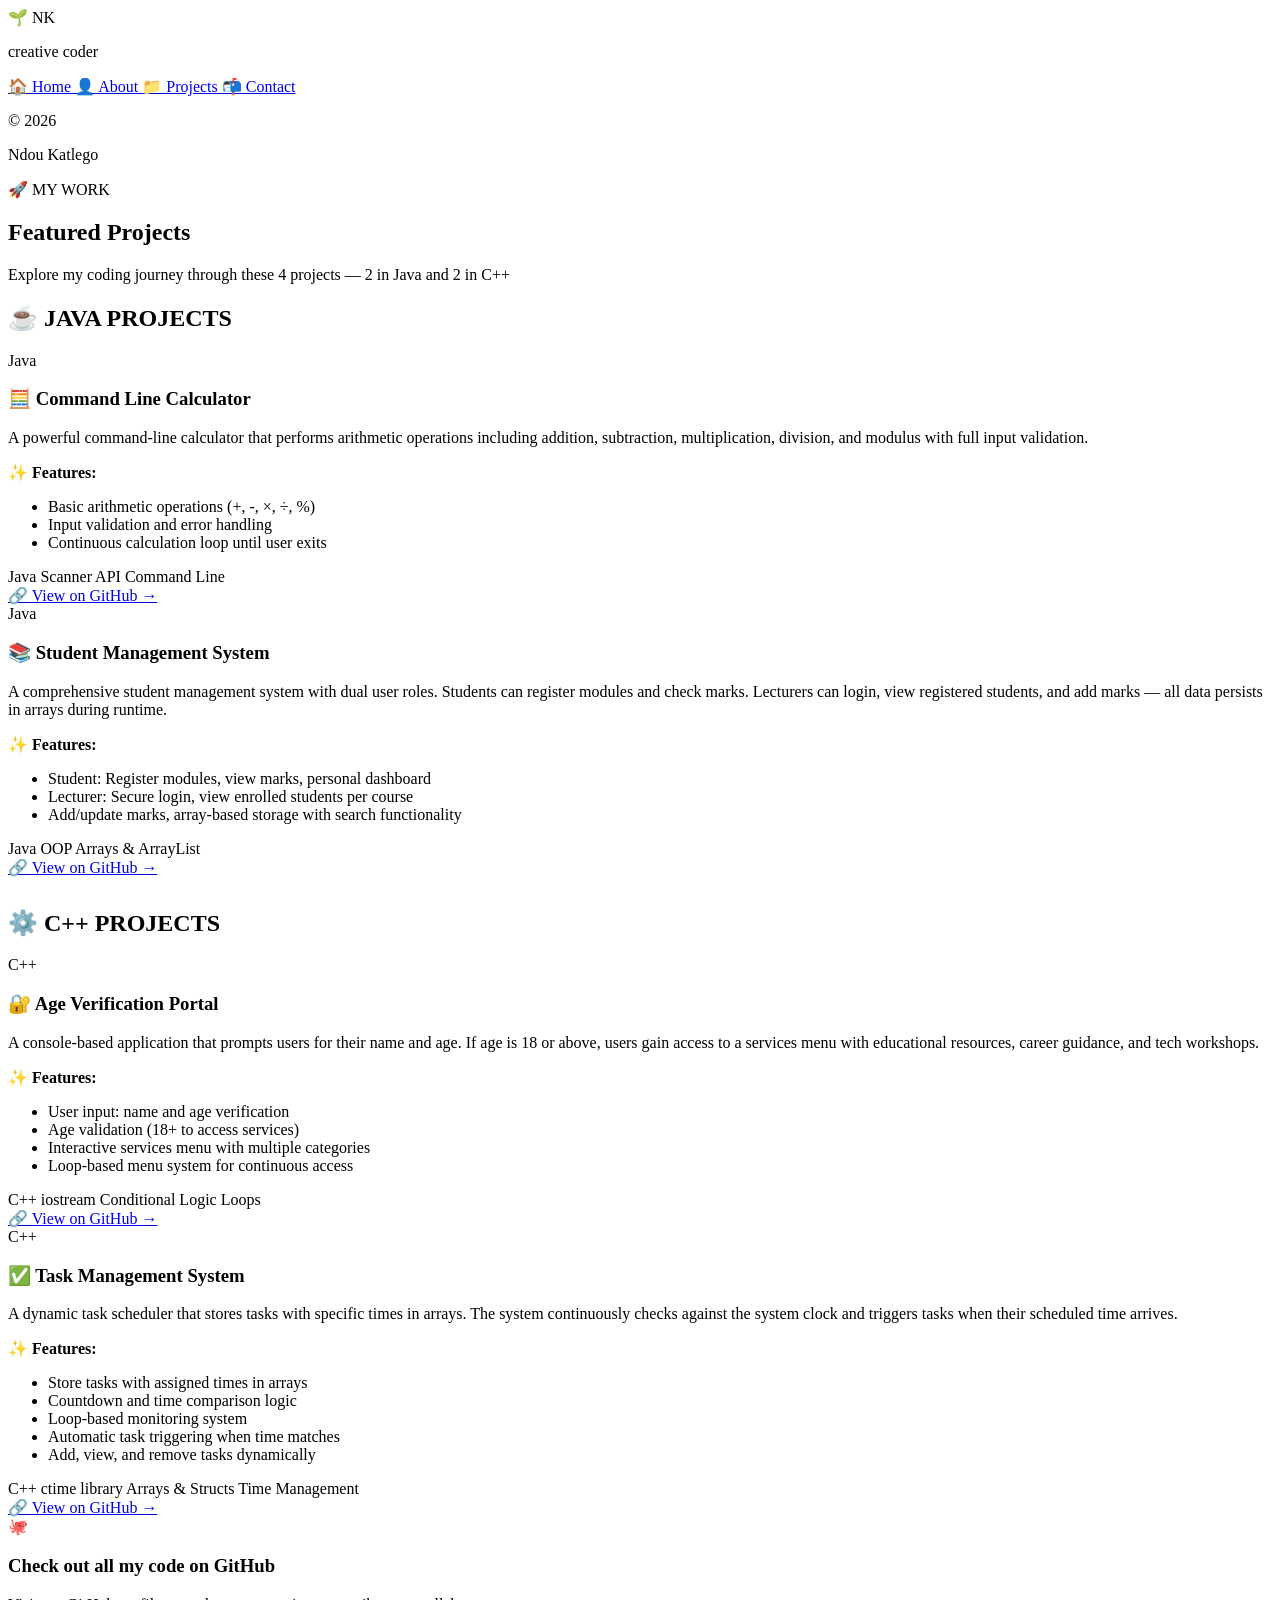
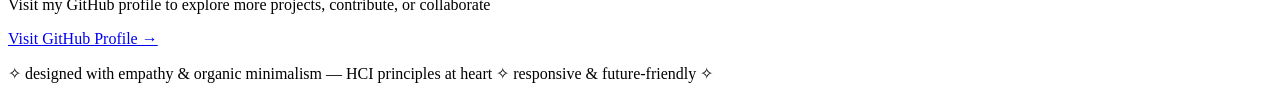
==== projects.html @ 3965ebcc "first commit push" ====
<!DOCTYPE html>
<html lang="en">
<head>
  <meta charset="UTF-8">
  <meta name="viewport" content="width=device-width, initial-scale=1.0, user-scalable=yes">
  <title>Ndou Katlego | Projects</title>
  <link rel="stylesheet" href="css/style.css">
  <link href="https://fonts.googleapis.com/css2?family=Inter:wght@300;400;500;600;700;800&family=Plus+Jakarta+Sans:wght@300;400;500;600;700;800&display=swap" rel="stylesheet">
</head>
<body>
<div class="wave-bg"></div>

<div class="app-wrapper">
  <!-- Fixed Left Sidebar Menu -->
  <aside class="sidebar-fixed">
    <div class="sidebar-header">
      <div class="sidebar-logo">🌱 NK</div>
      <p class="sidebar-tagline">creative coder</p>
    </div>
    <nav class="sidebar-nav">
      <a href="index.html" class="sidebar-link">
        <span class="sidebar-icon">🏠</span>
        <span>Home</span>
      </a>
      <a href="about.html" class="sidebar-link">
        <span class="sidebar-icon">👤</span>
        <span>About</span>
      </a>
      <a href="projects.html" class="sidebar-link active">
        <span class="sidebar-icon">📁</span>
        <span>Projects</span>
      </a>
      <a href="contact.html" class="sidebar-link">
        <span class="sidebar-icon">📬</span>
        <span>Contact</span>
      </a>
    </nav>
    <div class="sidebar-footer">
      <p>© 2026</p>
      <p>Ndou Katlego</p>
    </div>
  </aside>

  <!-- Main Content Area -->
  <main class="main-content">
    <div class="container">
      <!-- Projects Hero -->
      <section>
        <div class="clay-card projects-hero">
          <div class="projects-hero-text">
            <div class="greeting-badge">🚀 MY WORK</div>
            <h1>Featured <span class="gradient-text">Projects</span></h1>
            <p>Explore my coding journey through these 4 projects — 2 in Java and 2 in C++</p>
          </div>
        </div>
      </section>

      <!-- Java Projects Section -->
      <section>
        <h2 class="section-title">☕ JAVA PROJECTS</h2>
        <div class="project-garden">
          <!-- Java Project 1 -->
          <div class="plant-card">
            <div class="project-badge">Java</div>
            <h3>🧮 Command Line Calculator</h3>
            <p>A powerful command-line calculator that performs arithmetic operations including addition, subtraction, multiplication, division, and modulus with full input validation.</p>
            <div class="project-features">
              <strong>✨ Features:</strong>
              <ul>
                <li>Basic arithmetic operations (+, -, ×, ÷, %)</li>
                <li>Input validation and error handling</li>
                <li>Continuous calculation loop until user exits</li>
              </ul>
            </div>
            <div class="tools-used">
              <span>Java</span>
              <span>Scanner API</span>
              <span>Command Line</span>
            </div>
            <a href="#" class="project-link">🔗 View on GitHub →</a>
          </div>
          
          <!-- Java Project 2 -->
          <div class="plant-card">
            <div class="project-badge">Java</div>
            <h3>📚 Student Management System</h3>
            <p>A comprehensive student management system with dual user roles. Students can register modules and check marks. Lecturers can login, view registered students, and add marks — all data persists in arrays during runtime.</p>
            <div class="project-features">
              <strong>✨ Features:</strong>
              <ul>
                <li>Student: Register modules, view marks, personal dashboard</li>
                <li>Lecturer: Secure login, view enrolled students per course</li>
                <li>Add/update marks, array-based storage with search functionality</li>
              </ul>
            </div>
            <div class="tools-used">
              <span>Java</span>
              <span>OOP</span>
              <span>Arrays & ArrayList</span>
            </div>
            <a href="#" class="project-link">🔗 View on GitHub →</a>
          </div>
        </div>

        <!-- C++ Projects Section -->
        <h2 class="section-title" style="margin-top: 2rem;">⚙️ C++ PROJECTS</h2>
        <div class="project-garden">
          <!-- C++ Project 1 -->
          <div class="plant-card">
            <div class="project-badge">C++</div>
            <h3>🔐 Age Verification Portal</h3>
            <p>A console-based application that prompts users for their name and age. If age is 18 or above, users gain access to a services menu with educational resources, career guidance, and tech workshops.</p>
            <div class="project-features">
              <strong>✨ Features:</strong>
              <ul>
                <li>User input: name and age verification</li>
                <li>Age validation (18+ to access services)</li>
                <li>Interactive services menu with multiple categories</li>
                <li>Loop-based menu system for continuous access</li>
              </ul>
            </div>
            <div class="tools-used">
              <span>C++</span>
              <span>iostream</span>
              <span>Conditional Logic</span>
              <span>Loops</span>
            </div>
            <a href="#" class="project-link">🔗 View on GitHub →</a>
          </div>
          
          <!-- C++ Project 2 -->
          <div class="plant-card">
            <div class="project-badge">C++</div>
            <h3>✅ Task Management System</h3>
            <p>A dynamic task scheduler that stores tasks with specific times in arrays. The system continuously checks against the system clock and triggers tasks when their scheduled time arrives.</p>
            <div class="project-features">
              <strong>✨ Features:</strong>
              <ul>
                <li>Store tasks with assigned times in arrays</li>
                <li>Countdown and time comparison logic</li>
                <li>Loop-based monitoring system</li>
                <li>Automatic task triggering when time matches</li>
                <li>Add, view, and remove tasks dynamically</li>
              </ul>
            </div>
            <div class="tools-used">
              <span>C++</span>
              <span>ctime library</span>
              <span>Arrays & Structs</span>
              <span>Time Management</span>
            </div>
            <a href="#" class="project-link">🔗 View on GitHub →</a>
          </div>
        </div>
      </section>

      <!-- GitHub Section -->
      <div class="github-section">
        <div class="clay-card github-card">
          <div class="github-icon">🐙</div>
          <h3>Check out all my code on GitHub</h3>
          <p>Visit my GitHub profile to explore more projects, contribute, or collaborate</p>
          <a href="#" class="cta-btn primary">Visit GitHub Profile →</a>
        </div>
      </div>

      <footer>
        <p>✧ designed with empathy & organic minimalism — HCI principles at heart ✧ responsive & future-friendly ✧</p>
      </footer>
    </div>
  </main>
</div>

<script src="js/script.js"></script>
</body>
</html>
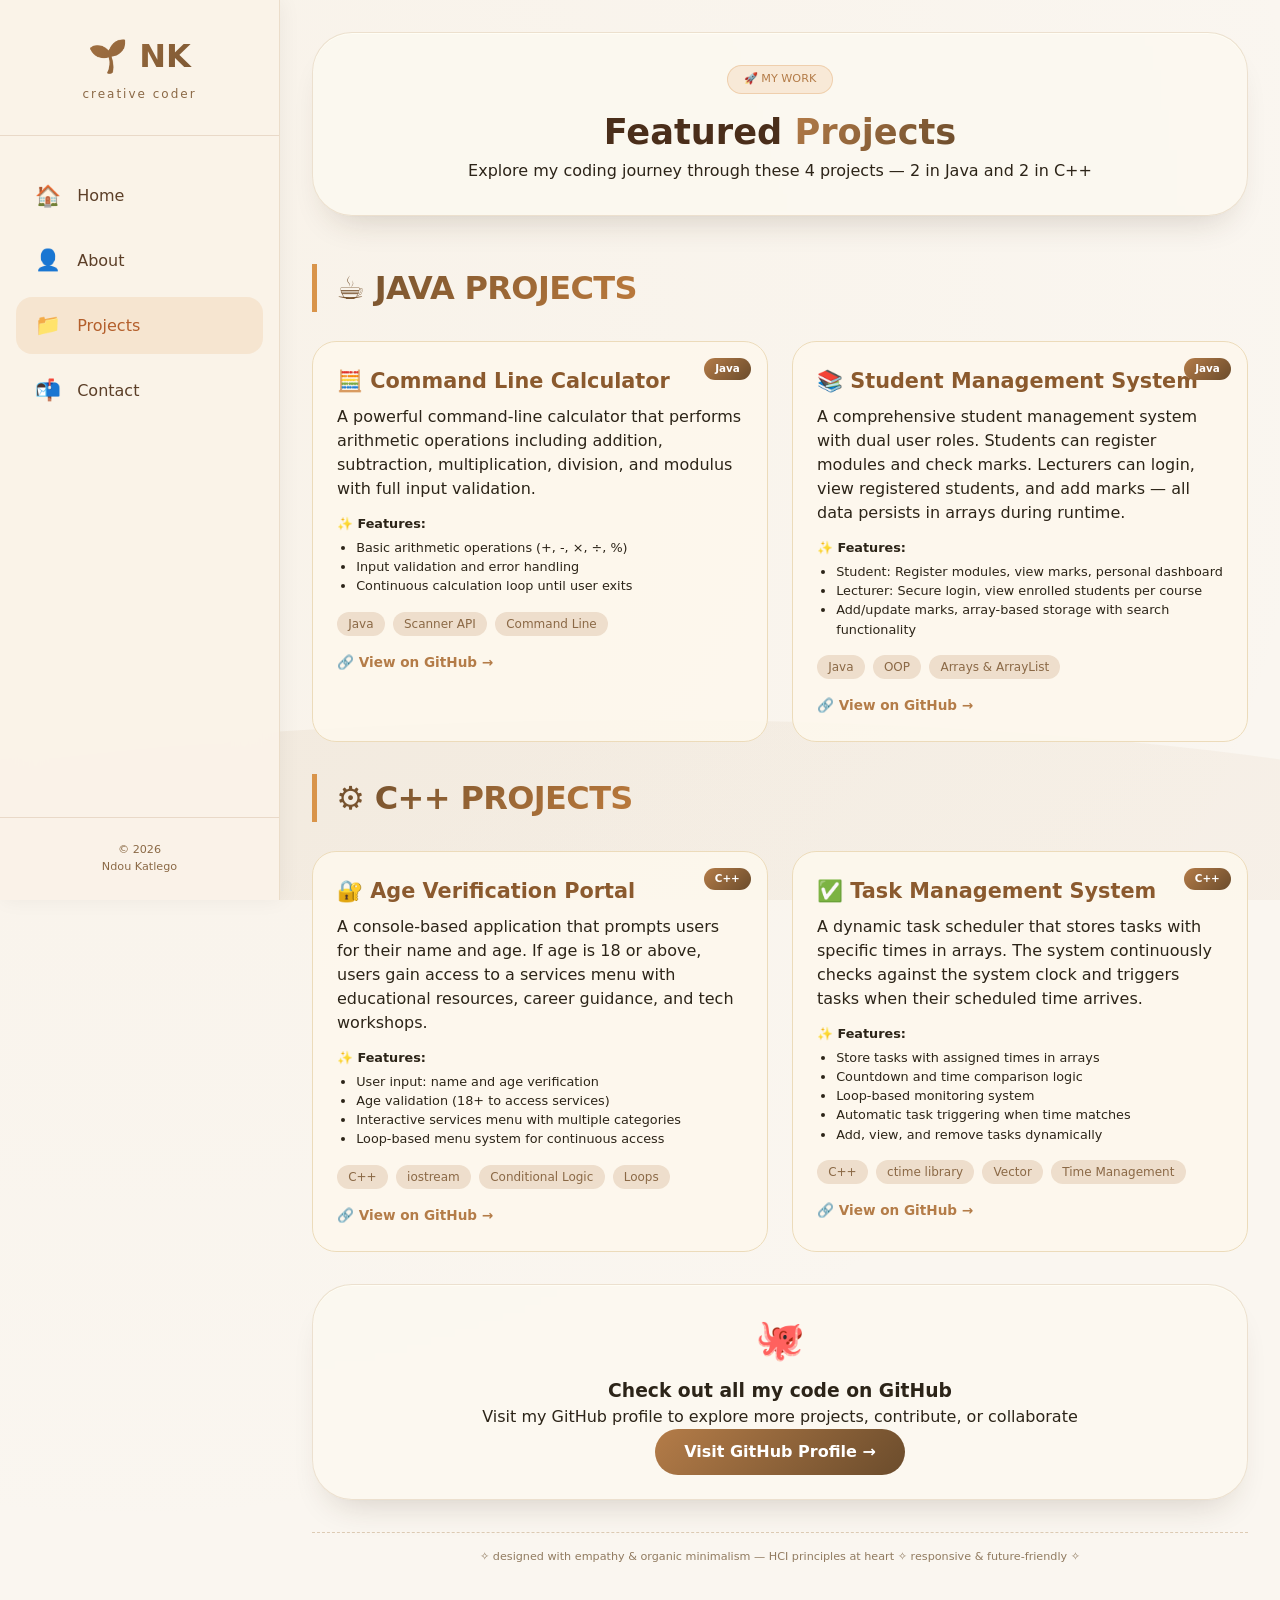
==== commit d389c177: "tested push working as expected" ====
--- a/projects.html
+++ b/projects.html
@@ -77,7 +77,7 @@
               <span>Scanner API</span>
               <span>Command Line</span>
             </div>
-            <a href="#" class="project-link">🔗 View on GitHub →</a>
+            <a href="https://github.com/muvuledz/Java-Calculator.git" class="project-link">🔗 View on GitHub →</a>
           </div>
           
           <!-- Java Project 2 -->
@@ -98,7 +98,7 @@
               <span>OOP</span>
               <span>Arrays & ArrayList</span>
             </div>
-            <a href="#" class="project-link">🔗 View on GitHub →</a>
+            <a href="https://github.com/muvuledz/Student-System.git" class="project-link">🔗 View on GitHub →</a>
           </div>
         </div>
 
@@ -125,7 +125,7 @@
               <span>Conditional Logic</span>
               <span>Loops</span>
             </div>
-            <a href="#" class="project-link">🔗 View on GitHub →</a>
+            <a href="https://github.com/muvuledz/AgeVerifing-In-C-.git" class="project-link">🔗 View on GitHub →</a>
           </div>
           
           <!-- C++ Project 2 -->
@@ -146,10 +146,10 @@
             <div class="tools-used">
               <span>C++</span>
               <span>ctime library</span>
-              <span>Arrays & Structs</span>
+              <span>Vector</span>
               <span>Time Management</span>
             </div>
-            <a href="#" class="project-link">🔗 View on GitHub →</a>
+            <a href="https://github.com/muvuledz/Task-Management-In-C-.git" class="project-link">🔗 View on GitHub →</a>
           </div>
         </div>
       </section>
@@ -160,7 +160,7 @@
           <div class="github-icon">🐙</div>
           <h3>Check out all my code on GitHub</h3>
           <p>Visit my GitHub profile to explore more projects, contribute, or collaborate</p>
-          <a href="#" class="cta-btn primary">Visit GitHub Profile →</a>
+          <a href="https://github.com/muvuledz" class="cta-btn primary">Visit GitHub Profile →</a>
         </div>
       </div>
 
--- a/css/style.css
+++ b/css/style.css
@@ -0,0 +1,939 @@
+* {
+  margin: 0;
+  padding: 0;
+  box-sizing: border-box;
+}
+
+body {
+  font-family: 'Inter', 'Plus Jakarta Sans', 'Segoe UI', system-ui, sans-serif;
+  background: #faf6f0;
+  background-image: radial-gradient(circle at 10% 20%, rgba(226, 196, 148, 0.08) 0%, rgba(250, 246, 240, 0) 70%);
+  color: #2c2418;
+  line-height: 1.5;
+  scroll-behavior: smooth;
+  overflow-x: hidden;
+}
+
+/* custom organic curves */
+.wave-bg {
+  position: fixed;
+  bottom: 0;
+  left: 0;
+  width: 100%;
+  height: 40%;
+  background: linear-gradient(145deg, #e7d9c8 0%, #f1e8db 100%);
+  clip-path: ellipse(80% 50% at 50% 100%);
+  z-index: 0;
+  opacity: 0.4;
+}
+
+/* App Wrapper - Sidebar + Content */
+.app-wrapper {
+  display: flex;
+  min-height: 100vh;
+}
+
+/* Fixed Left Sidebar Menu */
+.sidebar-fixed {
+  position: fixed;
+  top: 0;
+  left: 0;
+  width: 280px;
+  height: 100vh;
+  background: rgba(250, 243, 232, 0.95);
+  backdrop-filter: blur(20px);
+  z-index: 100;
+  display: flex;
+  flex-direction: column;
+  border-right: 1px solid rgba(200, 170, 130, 0.3);
+  box-shadow: 2px 0 20px rgba(0, 0, 0, 0.05);
+}
+
+.sidebar-header {
+  padding: 2rem 1.5rem;
+  text-align: center;
+  border-bottom: 1px solid #e9d9c8;
+}
+
+.sidebar-logo {
+  font-size: 2rem;
+  font-weight: 700;
+  background: linear-gradient(135deg, #b47c48, #6b4c2c);
+  -webkit-background-clip: text;
+  background-clip: text;
+  color: transparent;
+  margin-bottom: 0.3rem;
+}
+
+.sidebar-tagline {
+  font-size: 0.75rem;
+  color: #8b6946;
+  letter-spacing: 2px;
+}
+
+.sidebar-nav {
+  flex: 1;
+  display: flex;
+  flex-direction: column;
+  padding: 2rem 1rem;
+  gap: 0.5rem;
+}
+
+.sidebar-link {
+  display: flex;
+  align-items: center;
+  gap: 1rem;
+  padding: 0.8rem 1.2rem;
+  text-decoration: none;
+  color: #5c3f28;
+  font-weight: 500;
+  border-radius: 1rem;
+  transition: all 0.2s;
+}
+
+.sidebar-icon {
+  font-size: 1.3rem;
+}
+
+.sidebar-link:hover {
+  background: rgba(217, 148, 74, 0.1);
+  color: #b45f2b;
+  transform: translateX(5px);
+}
+
+.sidebar-link.active {
+  background: rgba(217, 148, 74, 0.15);
+  color: #b45f2b;
+}
+
+.sidebar-footer {
+  padding: 1.5rem;
+  text-align: center;
+  border-top: 1px solid #e9d9c8;
+  font-size: 0.7rem;
+  color: #8b6946;
+}
+
+/* Main Content Area */
+.main-content {
+  flex: 1;
+  margin-left: 280px;
+  position: relative;
+  z-index: 2;
+}
+
+.container {
+  max-width: 1000px;
+  margin: 0 auto;
+  padding: 2rem 2rem 4rem;
+}
+
+/* soft clay cards with depth */
+.clay-card {
+  background: rgba(252, 248, 240, 0.85);
+  backdrop-filter: blur(2px);
+  border-radius: 2.5rem;
+  box-shadow: 0 20px 35px -18px rgba(60, 40, 20, 0.2), 0 1px 2px rgba(0, 0, 0, 0.02), inset 0 1px 0 rgba(255, 255, 245, 0.8);
+  transition: all 0.3s cubic-bezier(0.2, 0.9, 0.4, 1.1);
+  border: 1px solid rgba(200, 170, 130, 0.3);
+}
+
+.clay-card:hover {
+  transform: translateY(-4px);
+  box-shadow: 0 28px 38px -18px rgba(70, 45, 20, 0.25);
+  border-color: rgba(180, 140, 95, 0.5);
+  background: rgba(255, 252, 245, 0.95);
+}
+
+/* Section Styles */
+.section-title {
+  font-size: 2rem;
+  font-weight: 620;
+  margin-bottom: 1.8rem;
+  margin-top: 1rem;
+  letter-spacing: -0.02em;
+  display: inline-block;
+  background: linear-gradient(130deg, #6b4c2c, #bc7a3c);
+  -webkit-background-clip: text;
+  background-clip: text;
+  color: transparent;
+  border-left: 5px solid #d9944a;
+  padding-left: 1.2rem;
+}
+
+.gradient-text {
+  background: linear-gradient(135deg, #b47c48, #6b4c2c);
+  -webkit-background-clip: text;
+  background-clip: text;
+  color: transparent;
+}
+
+/* Homepage introduction grid */
+.intro-grid {
+  display: flex;
+  flex-wrap: wrap;
+  gap: 2rem;
+  align-items: center;
+  padding: 2rem;
+}
+
+.intro-text {
+  flex: 2;
+}
+
+.greeting-badge {
+  display: inline-block;
+  background: rgba(217, 148, 74, 0.15);
+  border: 1px solid rgba(217, 148, 74, 0.3);
+  padding: 0.3rem 1rem;
+  border-radius: 2rem;
+  font-size: 0.7rem;
+  margin-bottom: 0.8rem;
+  color: #b47c48;
+}
+
+.intro-text h1 {
+  font-size: 2.8rem;
+  font-weight: 700;
+  color: #4a2e1a;
+  letter-spacing: -0.02em;
+  margin-bottom: 0.5rem;
+}
+
+.tagline-organic {
+  font-size: 0.95rem;
+  color: #a1632e;
+  font-weight: 430;
+  margin-bottom: 1rem;
+  background: rgba(220, 190, 145, 0.2);
+  display: inline-block;
+  padding: 0.2rem 1rem;
+  border-radius: 40px;
+}
+
+.bio-warm {
+  margin-top: 1rem;
+  font-size: 1rem;
+  color: #3d2c1c;
+  line-height: 1.55;
+}
+
+.hero-badges {
+  display: flex;
+  flex-wrap: wrap;
+  gap: 0.7rem;
+  margin: 1rem 0;
+}
+
+.badge {
+  background: #f4e8db;
+  border: 1px solid #e2cfb5;
+  padding: 0.3rem 1rem;
+  border-radius: 2rem;
+  font-size: 0.75rem;
+  color: #6b3f1c;
+}
+
+.hero-buttons {
+  display: flex;
+  gap: 1rem;
+  flex-wrap: wrap;
+  margin-top: 1rem;
+}
+
+.cta-btn {
+  display: inline-block;
+  padding: 0.7rem 1.8rem;
+  border-radius: 3rem;
+  text-decoration: none;
+  font-weight: 600;
+  transition: all 0.3s ease;
+  cursor: pointer;
+}
+
+.cta-btn.primary {
+  background: linear-gradient(135deg, #b47c48, #6b4c2c);
+  color: white;
+  border: none;
+}
+
+.cta-btn.primary:hover {
+  transform: translateY(-3px);
+  box-shadow: 0 10px 25px -8px rgba(180, 124, 72, 0.4);
+}
+
+.cta-btn.secondary {
+  background: transparent;
+  border: 2px solid #b47c48;
+  color: #b47c48;
+}
+
+.cta-btn.secondary:hover {
+  background: rgba(180, 124, 72, 0.1);
+  transform: translateY(-3px);
+}
+
+/* Large Square Sharp Image - Home Page */
+.photo-organic {
+  flex: 1;
+  display: flex;
+  justify-content: center;
+  align-items: center;
+}
+
+.square-image-container {
+  width: 320px;
+  height: 320px;
+}
+
+.square-image-frame {
+  width: 100%;
+  height: 100%;
+  border-radius: 0px;
+  overflow: hidden;
+  box-shadow: 0 20px 35px -12px rgba(0, 0, 0, 0.15);
+  border: 1px solid rgba(180, 124, 72, 0.3);
+  transition: all 0.3s ease;
+  position: relative;
+  cursor: pointer;
+  background: #e7cfb5;
+}
+
+.square-image-frame:hover {
+  transform: scale(1.02);
+  border-color: #b47c48;
+  box-shadow: 0 25px 40px -12px rgba(180, 124, 72, 0.25);
+}
+
+.square-image {
+  width: 100%;
+  height: 100%;
+  object-fit: cover;
+  display: block;
+}
+
+.image-overlay {
+  position: absolute;
+  bottom: 0;
+  left: 0;
+  right: 0;
+  background: linear-gradient(transparent, rgba(180, 124, 72, 0.8));
+  padding: 15px;
+  text-align: center;
+  opacity: 0;
+  transition: opacity 0.3s ease;
+}
+
+.square-image-frame:hover .image-overlay {
+  opacity: 1;
+}
+
+.overlay-text {
+  color: white;
+  font-size: 0.85rem;
+  font-weight: 500;
+  letter-spacing: 1px;
+}
+
+/* Stats Section */
+.stats-section {
+  margin: 2rem 0;
+}
+
+.stats-grid {
+  display: grid;
+  grid-template-columns: repeat(auto-fit, minmax(180px, 1fr));
+  gap: 1.5rem;
+}
+
+.stat-card {
+  text-align: center;
+  padding: 1.2rem;
+  transition: transform 0.3s ease;
+}
+
+.stat-card:hover {
+  transform: translateY(-5px);
+}
+
+.stat-number {
+  font-size: 2rem;
+  font-weight: 700;
+  background: linear-gradient(135deg, #b47c48, #6b4c2c);
+  -webkit-background-clip: text;
+  background-clip: text;
+  color: transparent;
+  margin-bottom: 0.3rem;
+}
+
+.stat-label {
+  font-size: 0.9rem;
+  font-weight: 600;
+  color: #4a2e1a;
+  margin-bottom: 0.2rem;
+}
+
+.stat-desc {
+  font-size: 0.7rem;
+  opacity: 0.7;
+  color: #8b6946;
+}
+
+/* Highlights Section */
+.highlights-grid {
+  display: flex;
+  flex-wrap: wrap;
+  gap: 1.5rem;
+  margin-top: 1rem;
+}
+
+.highlight-card {
+  flex: 1;
+  min-width: 200px;
+  padding: 1.5rem;
+  text-align: center;
+}
+
+.highlight-icon {
+  font-size: 2rem;
+  margin-bottom: 0.8rem;
+}
+
+.highlight-card h3 {
+  color: #855a36;
+  margin-bottom: 0.5rem;
+  font-size: 1.2rem;
+}
+
+/* Tech Stack Section */
+.tech-stack-section {
+  margin: 2rem 0;
+}
+
+.tech-grid {
+  display: grid;
+  grid-template-columns: repeat(auto-fit, minmax(250px, 1fr));
+  gap: 1.5rem;
+  padding: 1.5rem;
+}
+
+.tech-category h3 {
+  color: #855a36;
+  margin-bottom: 0.8rem;
+  font-size: 1.1rem;
+}
+
+.tech-items {
+  display: flex;
+  flex-wrap: wrap;
+  gap: 0.5rem;
+}
+
+.tech-item {
+  background: #f4e8db;
+  border: 1px solid #e2cfb5;
+  padding: 0.3rem 0.8rem;
+  border-radius: 2rem;
+  font-size: 0.75rem;
+  color: #6b3f1c;
+  transition: all 0.2s;
+}
+
+.tech-item:hover {
+  background: #eedecc;
+  transform: translateY(-2px);
+}
+
+/* Learning Section */
+.learning-section {
+  margin: 2rem 0;
+}
+
+.learning-card {
+  padding: 1.5rem;
+}
+
+.learning-icon {
+  font-size: 2rem;
+  text-align: center;
+  margin-bottom: 1rem;
+}
+
+.learning-card h3 {
+  text-align: center;
+  margin-bottom: 1.2rem;
+  color: #855a36;
+}
+
+.learning-item {
+  margin-bottom: 1rem;
+}
+
+.learning-name {
+  display: block;
+  margin-bottom: 0.3rem;
+  font-size: 0.85rem;
+  font-weight: 500;
+  color: #4f3a42;
+}
+
+.progress-bar {
+  background: rgba(212, 107, 140, 0.2);
+  border-radius: 1rem;
+  height: 6px;
+  overflow: hidden;
+}
+
+.progress {
+  background: linear-gradient(90deg, #b47c48, #6b4c2c);
+  border-radius: 1rem;
+  height: 100%;
+  width: 0%;
+  transition: width 1s ease-out;
+}
+
+/* About Page */
+.about-hero, .projects-hero, .contact-hero {
+  padding: 2rem;
+  text-align: center;
+  margin-bottom: 2rem;
+}
+
+.about-hero-text h1, .projects-hero-text h1, .contact-hero-text h1 {
+  font-size: 2.2rem;
+  color: #4a2e1a;
+}
+
+.about-double {
+  display: flex;
+  flex-wrap: wrap;
+  gap: 2rem;
+  padding: 2rem;
+}
+
+.about-card {
+  flex: 1;
+}
+
+.about-card ul {
+  margin-left: 1.2rem;
+  margin-bottom: 1rem;
+  color: #3d2c1c;
+}
+
+.about-card li {
+  margin-bottom: 0.3rem;
+}
+
+.skill-chips {
+  display: flex;
+  flex-wrap: wrap;
+  gap: 0.5rem;
+  margin-top: 0.5rem;
+}
+
+.chip {
+  background: #f4e8db;
+  padding: 0.3rem 1rem;
+  border-radius: 50px;
+  font-size: 0.75rem;
+  font-weight: 500;
+  color: #6b3f1c;
+  border: 1px solid #e2cfb5;
+}
+
+.goal-quote {
+  background: #f2e5d6;
+  padding: 1rem;
+  border-radius: 1.5rem;
+  margin-top: 1rem;
+  font-style: italic;
+  border-left: 5px solid #d9944a;
+}
+
+.personal-info {
+  padding: 1.5rem;
+  margin-top: 2rem;
+}
+
+.info-grid {
+  display: grid;
+  grid-template-columns: repeat(auto-fit, minmax(250px, 1fr));
+  gap: 0.8rem;
+}
+
+.info-item {
+  padding: 0.5rem;
+  background: rgba(244, 232, 219, 0.5);
+  border-radius: 0.8rem;
+  color: #3d2c1c;
+  font-size: 0.85rem;
+}
+
+/* Projects Page */
+.project-garden {
+  display: flex;
+  flex-wrap: wrap;
+  gap: 1.5rem;
+}
+
+.plant-card {
+  flex: 1;
+  min-width: 280px;
+  background: rgba(253, 248, 237, 0.9);
+  border-radius: 1.5rem;
+  padding: 1.5rem;
+  transition: all 0.2s;
+  border: 1px solid #ecdbba;
+  position: relative;
+}
+
+.plant-card:hover {
+  background: #fffbf3;
+  border-color: #ccaa7b;
+  transform: scale(1.01);
+}
+
+.project-badge {
+  position: absolute;
+  top: 1rem;
+  right: 1rem;
+  background: linear-gradient(135deg, #b47c48, #6b4c2c);
+  padding: 0.2rem 0.7rem;
+  border-radius: 2rem;
+  font-size: 0.65rem;
+  font-weight: bold;
+  color: white;
+}
+
+.plant-card h3 {
+  font-size: 1.3rem;
+  font-weight: 650;
+  color: #8b5a2e;
+  margin-bottom: 0.5rem;
+}
+
+.project-features {
+  margin: 0.8rem 0;
+  font-size: 0.8rem;
+}
+
+.project-features ul {
+  margin-left: 1.2rem;
+  margin-top: 0.3rem;
+}
+
+.tools-used {
+  margin-top: 1rem;
+  font-size: 0.75rem;
+  color: #8b6946;
+  display: flex;
+  flex-wrap: wrap;
+  gap: 0.5rem;
+}
+
+.tools-used span {
+  background: #eedecc;
+  padding: 0.2rem 0.7rem;
+  border-radius: 2rem;
+}
+
+.project-link {
+  display: inline-block;
+  color: #b47c48;
+  text-decoration: none;
+  font-weight: 600;
+  margin-top: 1rem;
+  font-size: 0.85rem;
+  transition: 0.2s;
+}
+
+.project-link:hover {
+  color: #6b4c2c;
+  transform: translateX(5px);
+}
+
+.github-section {
+  margin-top: 2rem;
+}
+
+.github-card {
+  text-align: center;
+  padding: 1.5rem;
+}
+
+.github-icon {
+  font-size: 2.5rem;
+  margin-bottom: 0.5rem;
+}
+
+/* Contact Page */
+.contact-details-card {
+  padding: 1.5rem;
+  margin-bottom: 1.5rem;
+}
+
+.contact-items {
+  display: flex;
+  flex-direction: column;
+  gap: 1rem;
+}
+
+.contact-item {
+  display: flex;
+  align-items: center;
+  gap: 1rem;
+  padding: 0.8rem;
+  background: rgba(244, 232, 219, 0.5);
+  border-radius: 1rem;
+}
+
+.contact-icon {
+  font-size: 1.5rem;
+}
+
+.contact-value {
+  display: block;
+  color: #3d2c1c;
+  text-decoration: none;
+  font-size: 0.9rem;
+}
+
+.social-card {
+  padding: 1.5rem;
+  margin-bottom: 1.5rem;
+}
+
+.social-links {
+  display: flex;
+  flex-direction: column;
+  gap: 0.8rem;
+}
+
+.social-link {
+  display: flex;
+  align-items: center;
+  gap: 1rem;
+  padding: 0.8rem;
+  background: rgba(244, 232, 219, 0.5);
+  border-radius: 1rem;
+  text-decoration: none;
+  color: #5c3f28;
+  transition: 0.2s;
+}
+
+.social-link:hover {
+  background: #eedecc;
+  transform: translateX(5px);
+}
+
+.social-icon {
+  font-size: 1.3rem;
+}
+
+.soon-badge {
+  margin-left: auto;
+  font-size: 0.65rem;
+  padding: 0.2rem 0.5rem;
+  background: rgba(180, 124, 72, 0.2);
+  border-radius: 1rem;
+  color: #b47c48;
+}
+
+.form-container {
+  padding: 1.5rem;
+  margin-bottom: 1.5rem;
+}
+
+.contact-form {
+  display: flex;
+  flex-direction: column;
+  gap: 1rem;
+}
+
+.form-row {
+  display: flex;
+  gap: 1rem;
+  flex-wrap: wrap;
+}
+
+.form-row input {
+  flex: 1;
+}
+
+.contact-form input, .contact-form textarea {
+  background: rgba(244, 232, 219, 0.5);
+  border: 1px solid #e2cfb5;
+  border-radius: 1rem;
+  padding: 0.7rem 1rem;
+  color: #2c2418;
+  font-family: inherit;
+}
+
+.contact-form input:focus, .contact-form textarea:focus {
+  outline: none;
+  border-color: #b47c48;
+}
+
+.submit-btn {
+  background: linear-gradient(135deg, #b47c48, #6b4c2c);
+  border: none;
+  padding: 0.7rem 1.5rem;
+  border-radius: 2rem;
+  color: white;
+  font-weight: 600;
+  cursor: pointer;
+  transition: 0.2s;
+}
+
+.submit-btn:hover {
+  transform: scale(1.02);
+  box-shadow: 0 0 20px rgba(180, 124, 72, 0.3);
+}
+
+.form-status {
+  margin-top: 1rem;
+  text-align: center;
+  font-size: 0.85rem;
+}
+
+.availability-card {
+  text-align: center;
+  padding: 1.5rem;
+}
+
+.availability-icon {
+  font-size: 2rem;
+  margin-bottom: 0.5rem;
+}
+
+.availability-tags {
+  display: flex;
+  flex-wrap: wrap;
+  justify-content: center;
+  gap: 0.8rem;
+  margin: 1rem 0;
+}
+
+.availability-tags span {
+  background: #fce8ed;
+  border: 1px solid #ffcfda;
+  padding: 0.3rem 0.8rem;
+  border-radius: 2rem;
+  font-size: 0.8rem;
+  color: #9f5a74;
+}
+
+.availability-note {
+  font-size: 0.75rem;
+  opacity: 0.7;
+  color: #8b5e6b;
+}
+
+/* Footer */
+footer {
+  margin-top: 2rem;
+  text-align: center;
+  font-size: 0.7rem;
+  color: #917b60;
+  padding-top: 1rem;
+  border-top: 1px dashed #ddcbb4;
+}
+
+/* Mobile Responsive */
+@media (max-width: 768px) {
+  .sidebar-fixed {
+    width: 80px;
+  }
+  
+  .sidebar-header .sidebar-logo {
+    font-size: 1.5rem;
+  }
+  
+  .sidebar-tagline, .sidebar-link span:last-child, .sidebar-footer p {
+    display: none;
+  }
+  
+  .sidebar-link {
+    justify-content: center;
+    padding: 0.8rem;
+  }
+  
+  .sidebar-icon {
+    font-size: 1.5rem;
+  }
+  
+  .main-content {
+    margin-left: 80px;
+  }
+  
+  .container {
+    padding: 1rem;
+  }
+  
+  .intro-grid {
+    flex-direction: column;
+    text-align: center;
+    padding: 1.5rem;
+  }
+  
+  .intro-text h1 {
+    font-size: 1.8rem;
+  }
+  
+  .section-title {
+    font-size: 1.5rem;
+  }
+  
+  .hero-buttons {
+    justify-content: center;
+  }
+  
+  .stats-grid {
+    grid-template-columns: repeat(2, 1fr);
+    gap: 1rem;
+  }
+  
+  .tech-grid {
+    gap: 1rem;
+    padding: 1rem;
+  }
+  
+  .about-double {
+    flex-direction: column;
+    padding: 1.5rem;
+  }
+  
+  .project-garden {
+    flex-direction: column;
+  }
+  
+  .plant-card {
+    min-width: 100%;
+  }
+  
+  .form-row {
+    flex-direction: column;
+  }
+  
+  .info-grid {
+    grid-template-columns: 1fr;
+  }
+  
+  /* Square image responsive */
+  .square-image-container {
+    width: 240px;
+    height: 240px;
+  }
+  
+  .overlay-text {
+    font-size: 0.7rem;
+  }
+}
+
+@media (max-width: 480px) {
+  .square-image-container {
+    width: 200px;
+    height: 200px;
+  }
+}
